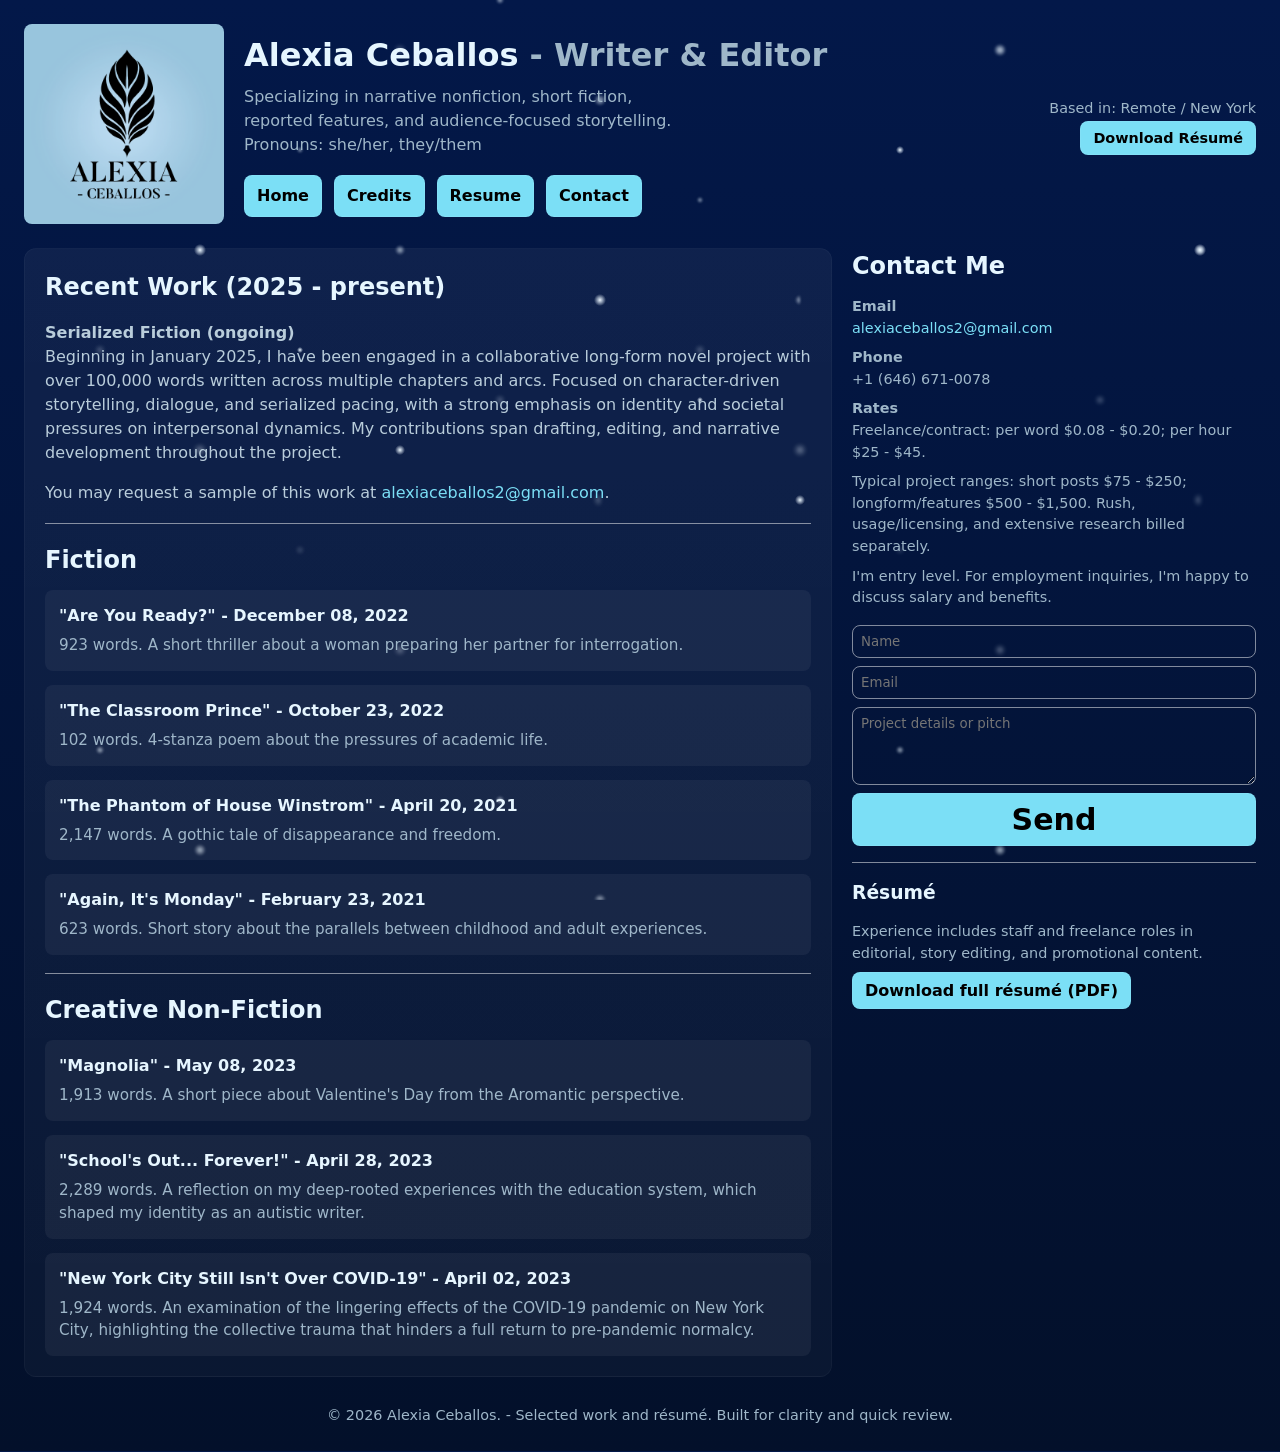
==== portfolio/index.html @ c70d730c "Hello World! Let's see if this updates the site" ====
<!doctype html>
<html lang="en">
<head>
    <meta charset="utf-8" />
    <meta name="viewport" content="width=device-width,initial-scale=1" />
    <title>Alexia Ceballos - Writer | Resume & Portfolio</title>
    <meta name="description" content="Portfolio and resume of Alexia Ceballos, professional writer - fiction, essays, features, editing." />
    <link rel="stylesheet" href="../a/style.css">
    <link rel="icon" href="../a/img/favicon.svg" type="image/svg+xml">
    <link rel="icon" href="../a/img/favicon-32.png" sizes="32x32" type="image/png">
    <link rel="apple-touch-icon" href="../a/img/apple-touch-icon.png">
</head>
<body>
    <div class="wrap" role="main">
        <header>
            <div class="avatar" aria-hidden="true"></div>
            <div>
                <h1>Alexia Ceballos<span class="byline"> - Writer & Editor</span></h1>
                <div class="byline">Specializing in narrative nonfiction, short fiction,<br> reported features, and audience-focused storytelling.<br>Pronouns: she/her, they/them</div>
                <nav aria-label="Primary">
                    <a class="btn" href="../index.html">Home</a>
                    <a class="btn" href="../credits.html">Credits</a>
                    <a class="btn" href="#resume">Resume</a>
                    <a class="btn" href="#contact">Contact</a>
                </nav>
            </div>
            <div class="meta">
                <div class="small">Based in: Remote / New York</div>
                <div style="margin-top:8px">
                    <a class="btn" href="../a/resume/aCebalos-resume-apr-2026.pdf" download>Download Résumé</a>
                </div>
            </div>
        </header>

        <main>
            <section class="card" aria-labelledby="about-heading">
                <h2 id="about-heading">Recent Work (2025 - present)</h2>
                <p class="summary"><b>Serialized Fiction (ongoing)</b>
                    <br>Beginning in January 2025, I have been engaged in a collaborative long-form novel project with over 100,000 words written across multiple chapters and arcs. Focused on character-driven storytelling, dialogue, and serialized pacing, with a strong emphasis on identity and societal pressures on interpersonal dynamics. My contributions span drafting, editing, and narrative development throughout the project.</p>
                <p class= "summary">You may request a sample of this work at <a href="mailto:alexiaceballos2@gmail.com">alexiaceballos2@gmail.com</a>.</p>

                <hr style="border:none;border-top:1px solid rgba(255,255,255,0.5);margin:18px 0">
                

                <h2 id="portfolio">Fiction</h2>
                <div class="grid">
                    <a class="work" href="ready.html">
                        <h3>"Are You Ready?" - December 08, 2022</h3>
                        <p>923 words. A short thriller about a woman preparing her partner for interrogation.</p>
                    </a>

                    <a class="work" href="prince.html">
                        <h3>"The Classroom Prince" - October 23, 2022</h3>
                        <p>102 words. 4-stanza poem about the pressures of academic life.</p>
                    </a>
                    <a class="work" href="phantom.html">
                        <h3>"The Phantom of House Winstrom" - April 20, 2021</h3>
                        <p>2,147 words. A gothic tale of disappearance and freedom.</p>
                    </a>
                    <a class="work" href="monday.html">
                        <h3>"Again, It's Monday" - February 23, 2021</h3>
                        <p>623 words. Short story about the parallels between childhood and adult experiences.</p>
                    </a>
                </div>

                <hr style="border:none;border-top:1px solid rgba(255,255,255,0.5);margin:18px 0">

                <h2 id="portfolio">Creative Non-Fiction</h2>
                <div class="grid">
                    <a class="work" href="magnolia.html">
                        <h3>"Magnolia" - May 08, 2023</h3>
                        <p>1,913 words. A short piece about Valentine's Day from the Aromantic perspective.</p>
                    </a>

                    <a class="work" href="schools-out.html">
                        <h3>"School's Out... Forever!" - April 28, 2023</h3>
                        <p>2,289 words. A reflection on my deep-rooted experiences with the education system, which shaped my identity as an autistic writer.</p>
                    </a>

                    <a class="work" href="covid.html">
                        <h3>"New York City Still Isn't Over COVID-19" - April 02, 2023</h3>
                        <p>1,924 words. An examination of the lingering effects of the COVID-19 pandemic on New York City, highlighting the collective trauma that hinders a full return to pre-pandemic normalcy.</p>
                    </a>
                </div>

            </section>

            <aside id="shared-aside-placeholder" class="card aside-only" aria-labelledby="contact-heading" data-include="../a/aside.html">
                <!-- Shared aside will be loaded here from ../a/aside.html -->
            </aside>
        </main>

        <footer>
            <div>© <span id="year"></span> Alexia Ceballos. - Selected work and résumé. Built for clarity and quick review.</div>
        </footer>
    </div>

    <script>
        // Small enhancements
        document.getElementById('year').textContent = new Date().getFullYear();

        // Simple progressive enhancement: open external portfolio links in new tab if not same origin
        document.querySelectorAll('a.work').forEach(a=>{
            try{
                const url = new URL(a.href, location.href);
                if(url.origin !== location.origin) a.target = '_blank';
            }catch(e){}
        });

        // Load shared aside partial (portfolio pages use ../a/aside.html)
        function loadSharedAside(path, selector){
            var el = document.querySelector(selector);
            if(!el) return;
            fetch(path).then(function(r){ if(!r.ok) throw new Error('Failed to load'); return r.text(); }).then(function(html){ el.innerHTML = html; }).catch(function(){ });
        }
        loadSharedAside('../a/aside.html','#shared-aside-placeholder');
    </script>

<!-- PURE CSS SNOWFALL -->
<div class="snow-bg"><div class="snow-layer"></div><div class="snow-layer"></div><div class="snow-layer"></div></div>
<img src="a/img/se_spacer.png" alt="" width="1" height="1" style="position:absolute; visibility:hidden;">    
</body>
</html>
---- a/style.css ----
:root{
--bg:#03102a; 
--card:#071022; 
--muted:#9fb7c9; 
--semimuted:#b9cddb; 
--accent:#7bdff6;
--accent-hover:rgb(0, 208, 255);
--text:#e6f6ff;
--snow:#eaf6ff;
--font-family: Inter, system-ui, -apple-system, "Segoe UI", Roboto, "Helvetica Neue", Arial;
}

*{
box-sizing:border-box;
}

body{
margin:0;
background:linear-gradient(180deg,#031849 0%, #03102a 100%);
color:var(--text);
line-height:1.5;
font-family:var(--font-family);
min-height: 100vh;
  margin: 0;
}

a{
color:var(--accent);
text-decoration:none;
}

.wrap{
padding:24px;
}

/* Ensure main content sits above the animated background/overlay */
.wrap{
	position: relative;
	z-index: 4;
}

header{
display:flex;
gap:20px;
align-items:center;
}

.avatar{
width:200px;
height:200px;
border-radius:8px;
background:url(img/logo.png) center/cover no-repeat;
display:flex;
align-items:center;
justify-content:center;
font-weight:700;
color:#002;
flex-shrink:0;
}

h1{
margin:0;
font-size:2rem;
}

.byline{
color:var(--muted);
margin-top:6px;
}

.meta{
margin-left:auto;
text-align:right;
color:var(--muted);
font-size:0.9rem;
}

nav{
margin-top:18px;
display:flex;
gap:12px;
flex-wrap:wrap;
}

.btn{
background: var(--accent);
border:1px solid rgba(255,255,255,0.06);
padding:8px 12px;
border-radius:8px;
color:black;
text-decoration:none;
font-weight:600;
 font-family:var(--font-family);
 -webkit-appearance:none;
 appearance:none;
 cursor:pointer;
}
.btn:hover{
background: var(--accent-hover);
}

/* Ensure native form controls use the same typeface */
button, input, textarea, select { font-family: inherit; }

main{
display:grid;
grid-template-columns:2fr 1fr;
gap:20px;
margin-top:24px;
}

section.card{
background:linear-gradient(180deg, rgba(255,255,255,0.05), rgba(255,255,255,0.03));
padding:20px;
border-radius:12px;
border:1px solid rgba(255,255,255,0.03);
}

h2{
margin-top:0;
margin-bottom:12px;
}

.summary{
color:var(--semimuted);
margin-bottom:12px;
}

.caption{
color:var(--semimuted);
margin-bottom:12px;
font-size:0.9rem;
text-align: center;
font-style: italic;
}

.skills{
display:flex;
flex-wrap:wrap;
gap:8px;
}

.chip{
background:rgba(255,255,255,0.05);
padding:6px 10px;
border-radius:999px;
font-size:0.9rem;
color:var(--semimuted);
}

.grid{
display:grid;
gap:14px;
}

.work{
display:block;
padding:14px;
border-radius:8px;
background:rgba(255,255,255,0.05);
text-decoration:none;
color:var(--text);
}

.work:hover{
background:rgba(255,255,255,0.1);
}

.work h3{
margin:0;
font-size:1rem;
}

.work p{
margin:6px 0 0;
color:var(--muted);
font-size:0.95rem;
}

aside .contact{
display:flex;
flex-direction:column;
gap:8px;
}

.small{
font-size:0.9rem;
color:var(--muted);
}

footer{
margin-top:28px;
color:var(--muted);
font-size:0.9rem;
text-align:center;
}

.bgm-panel { 
	position: fixed; 
	bottom: 35px; right: 
	-150px; width: 150px; 
 	background: var(--card); 
 	border: 2px solid var(--accent); 
	border-right: none; 
	padding: 10px; 
	transition: right 0.4s cubic-bezier(0.25, 0.8, 0.25, 1); 
 	color: var(--text); 
	font-family: monospace; 
	display: flex; 
	flex-direction: column; 
	align-items: center; 
	z-index: 9999; 
	box-sizing: border-box; 
}

.bgm-panel.is-open { 
	right: 0; 
}

.bgm-toggle { 
	position: absolute; 
	left: -34px; 
	top: -2px; 
	width: 30px; 
	height: 34px; 
 	background: var(--accent); 
 	color: #001; 
	cursor: pointer; 
	font-size: 16px; 
	display: flex; 
	align-items: center; 
	justify-content: center;
	border-radius: 5px 0 0 5px; 
	transition: background 0.2s; 
}

.bgm-toggle:hover { 
 	background: var(--text); 
}

.bgm-play-btn { 
 	background: var(--card); 
 	border: 1px solid var(--accent); 
 	color: var(--accent); 
	padding: 5px; 
	cursor: pointer; 
	font-weight: bold; 
	width: 100%; 
	margin-top: 5px; 
	transition: 0.2s; 
}

.bgm-play-btn:hover { 
 	background: var(--accent); 
 	color: #000; 
}

.snow-bg { 
	position: fixed;
	top: 0; 
	left: 0; 
	width: 100vw; 
	height: 100vh; 
	z-index: -1; 
	pointer-events: 
	none; 
	overflow: hidden; 
}

.snow-layer { 
	position: absolute; 
	top: -100vh; 
	left: 0; 
	width: 100vw; 
	height: 200vh; 
	background-image: 
	radial-gradient(4px 4px at 100px 50px, var(--snow), transparent), radial-gradient(6px 6px at 200px 150px, var(--snow), transparent), radial-gradient(3px 3px at 300px 250px, var(--snow), transparent), radial-gradient(5px 5px at 400px 350px, var(--snow), transparent), radial-gradient(4px 4px at 500px 100px, var(--snow), transparent), radial-gradient(6px 6px at 600px 200px, var(--snow), transparent), radial-gradient(3px 3px at 700px 300px, var(--snow), transparent), radial-gradient(5px 5px at 800px 400px, var(--snow), transparent), radial-gradient(4px 4px at 900px 50px, var(--snow), transparent); 
	background-size: 1000px 1000px; 
	animation: snowFall 10s linear infinite; }

.snow-layer:nth-child(2) { 
	background-size: 800px 800px; 
	animation-duration: 15s; 
	animation-delay: -5s; 
	opacity: 0.7; 
	filter: blur(1px); }

.snow-layer:nth-child(3) { 
	background-size: 600px 600px; 
	animation-duration: 20s; 
	animation-delay: -10s; 
	opacity: 0.5; 
	filter: blur(2px); }

@keyframes snowFall { 
	from { 
		transform: translateY(0);
	 } 
	 to { 
		transform: translateY(1000px);
	 } 
	}

@media(max-width:900px){
main{
grid-template-columns:1fr;
}
.meta{
display:none;
}
}
/* Print-friendly resume link */

@media print{
nav, footer, .aside-only{
display:none;
}
body{
background:white;
color:black;
}
}
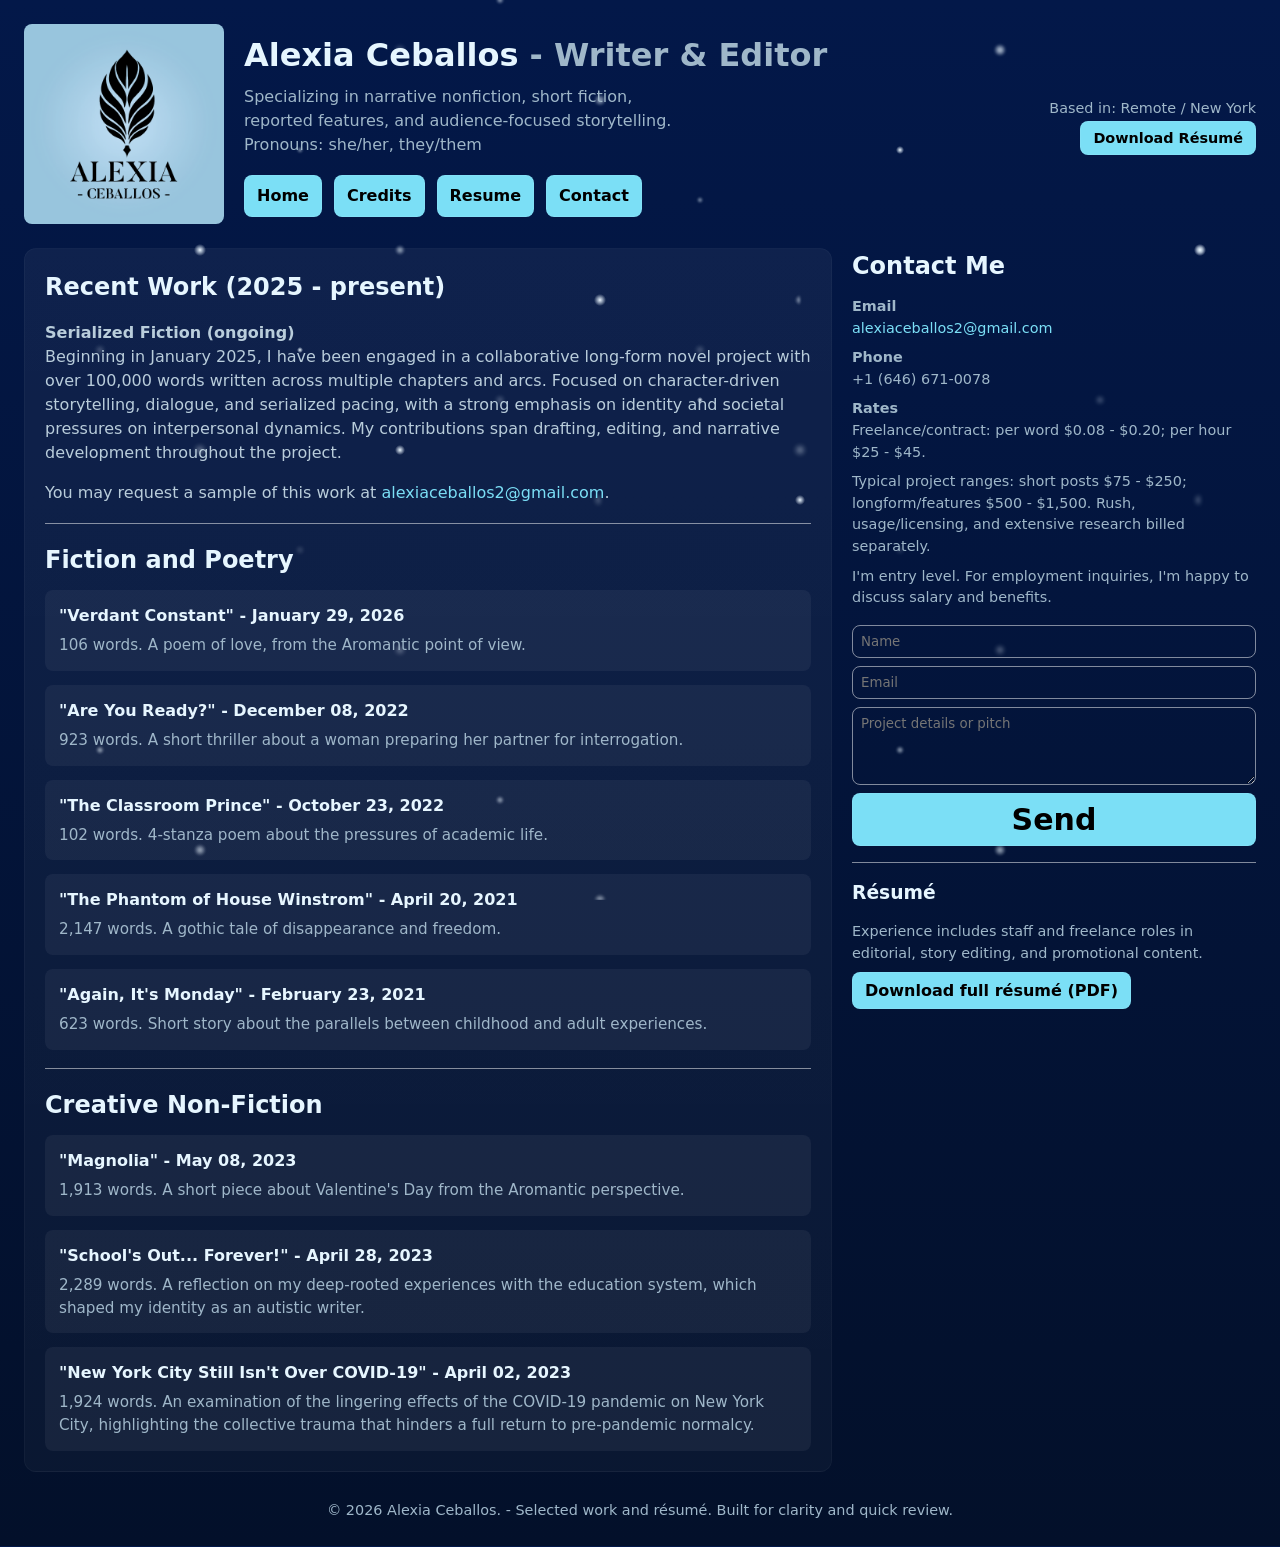
==== commit f8b94d9a: "1.1 added "Verdant Constant" to the portfolio" ====
--- a/portfolio/index.html
+++ b/portfolio/index.html
@@ -27,7 +27,7 @@
             <div class="meta">
                 <div class="small">Based in: Remote / New York</div>
                 <div style="margin-top:8px">
-                    <a class="btn" href="../a/resume/aCebalos-resume-apr-2026.pdf" download>Download Résumé</a>
+                    <a class="btn" href="../a/resume/aCebalos-resume-may-2026.pdf" download>Download Résumé</a>
                 </div>
             </div>
         </header>
@@ -42,8 +42,12 @@
                 <hr style="border:none;border-top:1px solid rgba(255,255,255,0.5);margin:18px 0">
                 
 
-                <h2 id="portfolio">Fiction</h2>
+                <h2 id="portfolio">Fiction and Poetry</h2>
                 <div class="grid">
+                    <a class="work" href="green.html">
+                        <h3>"Verdant Constant" - January 29, 2026</h3>
+                        <p>106 words. A poem of love, from the Aromantic point of view.</p>
+                    </a>
                     <a class="work" href="ready.html">
                         <h3>"Are You Ready?" - December 08, 2022</h3>
                         <p>923 words. A short thriller about a woman preparing her partner for interrogation.</p>
